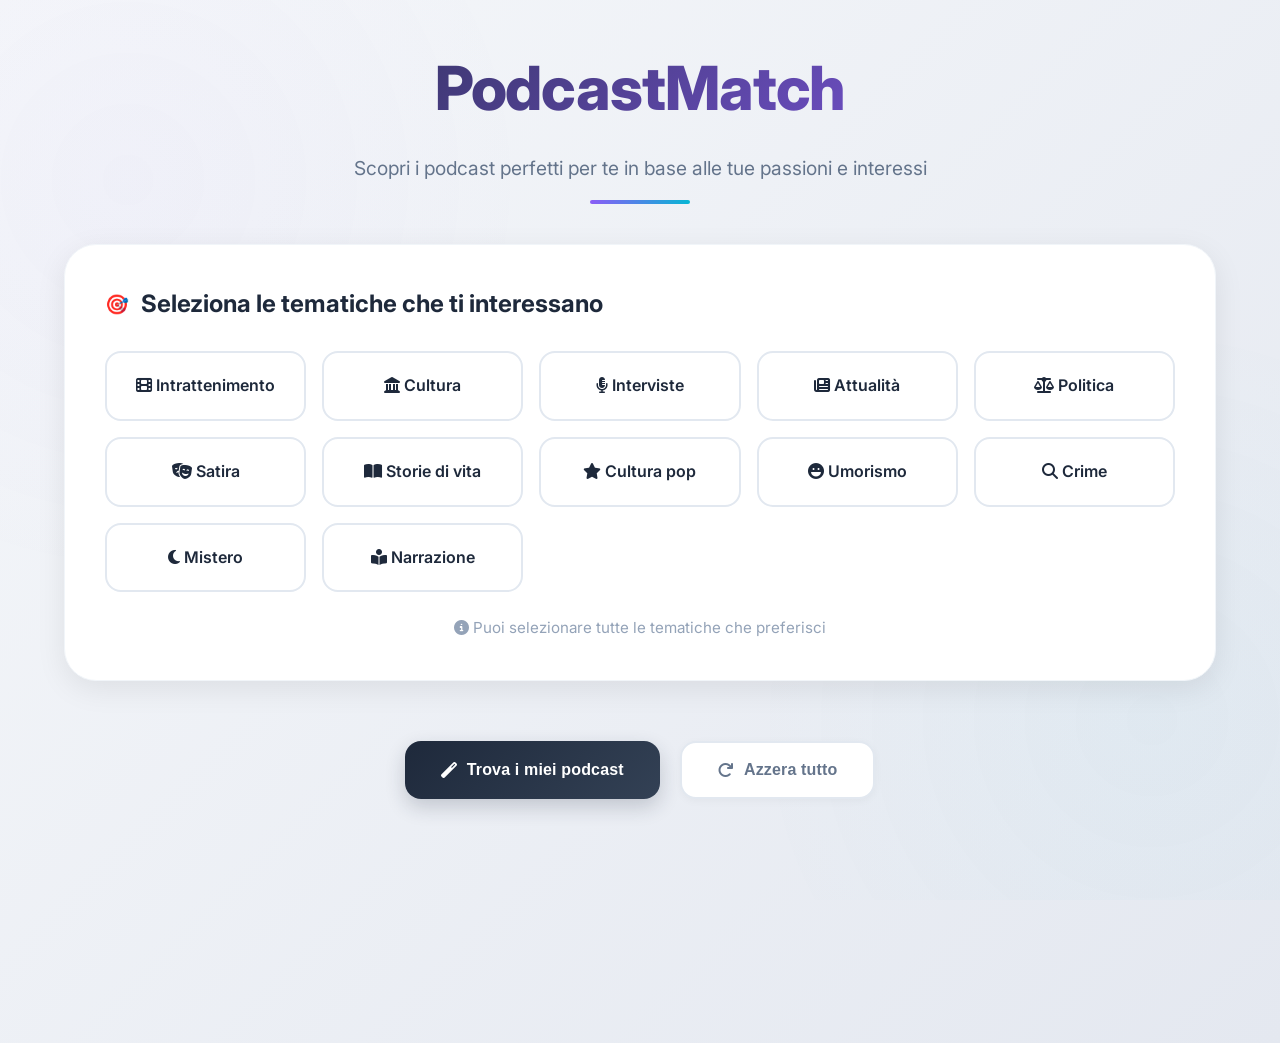
==== oo/index.html @ 9a5f15d2 "bellezza" ====
<!DOCTYPE html>
<html lang="it">

<head>
    <meta charset="UTF-8">
    <meta name="viewport" content="width=device-width, initial-scale=1.0">
    <title>PodcastMatch • Scopri i podcast perfetti per te</title>
    <link rel="stylesheet" href="style.css">
    <link rel="preconnect" href="https://fonts.googleapis.com">
    <link rel="preconnect" href="https://fonts.gstatic.com" crossorigin>
    <link href="https://fonts.googleapis.com/css2?family=Inter:wght@300;400;500;600;700;800&display=swap"
        rel="stylesheet">
    <link rel="stylesheet" href="https://cdnjs.cloudflare.com/ajax/libs/font-awesome/6.4.0/css/all.min.css">
</head>

<body>
    <div class="container">
        <header class="header">
            <h1>PodcastMatch</h1>
            <p class="subtitle">Scopri i podcast perfetti per te in base alle tue passioni e interessi</p>
        </header>

        <div class="category">
            <h2 class="category-title">Seleziona le tematiche che ti interessano</h2>
            <div class="tags-grid" id="tematicheGrid">
                <div class="tag" data-value="intrattenimento">
                    <i class="fas fa-film"></i>
                    <span>Intrattenimento</span>
                </div>
                <div class="tag" data-value="cultura">
                    <i class="fas fa-landmark"></i>
                    <span>Cultura</span>
                </div>
                <div class="tag" data-value="interviste">
                    <i class="fas fa-microphone-alt"></i>
                    <span>Interviste</span>
                </div>
                <div class="tag" data-value="attualita">
                    <i class="fas fa-newspaper"></i>
                    <span>Attualità</span>
                </div>
                <div class="tag" data-value="politica">
                    <i class="fas fa-balance-scale"></i>
                    <span>Politica</span>
                </div>
                <div class="tag" data-value="satira">
                    <i class="fas fa-theater-masks"></i>
                    <span>Satira</span>
                </div>
                <div class="tag" data-value="storie-vita">
                    <i class="fas fa-book-open"></i>
                    <span>Storie di vita</span>
                </div>
                <div class="tag" data-value="cultura-pop">
                    <i class="fas fa-star"></i>
                    <span>Cultura pop</span>
                </div>
                <div class="tag" data-value="umorismo">
                    <i class="fas fa-laugh"></i>
                    <span>Umorismo</span>
                </div>
                <div class="tag" data-value="crime">
                    <i class="fas fa-search"></i>
                    <span>Crime</span>
                </div>
                <div class="tag" data-value="mistero">
                    <i class="fas fa-moon"></i>
                    <span>Mistero</span>
                </div>
                <div class="tag" data-value="narrazione">
                    <i class="fas fa-book-reader"></i>
                    <span>Narrazione</span>
                </div>
            </div>
            <p style="text-align: center; margin-top: 24px; color: var(--text-tertiary); font-size: 0.95rem;">
                <i class="fas fa-info-circle"></i> Puoi selezionare tutte le tematiche che preferisci
            </p>
        </div>

        <div class="actions">
            <button class="btn-submit" id="submitBtn">
                <i class="fas fa-magic"></i>
                Trova i miei podcast
            </button>
            <button class="btn-reset" id="resetBtn">
                <i class="fas fa-redo"></i>
                Azzera tutto
            </button>
        </div>

        <div class="algorithm-steps" id="algorithmSteps">
            <div class="steps-title">
                <i class="fas fa-cogs"></i>
                Elaborazione in corso...
            </div>
            <div class="steps-list" id="stepsList"></div>
            <div class="progress-bar">
                <div class="progress-fill" id="progressFill"></div>
            </div>
        </div>
    </div>

    <script>
        const tags = document.querySelectorAll('.tag');
        const selected = new Set();

        // Aggiungi icone mancanti dinamicamente
        tags.forEach(tag => {
            if (!tag.querySelector('i')) {
                const icon = document.createElement('i');
                icon.className = 'fas fa-hashtag';
                tag.prepend(icon);
            }
        });

        // Selezione tag
        tags.forEach(tag => {
            tag.onclick = () => {
                tag.classList.toggle('selected');
                const val = tag.dataset.value;
                selected.has(val) ? selected.delete(val) : selected.add(val);

                // Feedback tattile
                tag.style.transform = 'scale(0.95)';
                setTimeout(() => {
                    tag.style.transform = '';
                }, 150);
            };
        });

        // Reset
        document.getElementById('resetBtn').onclick = () => {
            tags.forEach(t => {
                t.classList.remove('selected');
                t.style.animation = 'shake 0.5s ease';
                setTimeout(() => {
                    t.style.animation = '';
                }, 500);
            });
            selected.clear();
        };

        // Submit
        document.getElementById('submitBtn').onclick = () => {
            if (selected.size === 0) {
                alert("Per favore seleziona almeno un tema per continuare!");
                return;
            }

            // Salva preferenze
            localStorage.setItem('userPreferences', JSON.stringify({
                tematiche: Array.from(selected),
                timestamp: new Date().toISOString()
            }));

            // Mostra animazione
            const stepsDiv = document.getElementById('algorithmSteps');
            const stepsList = document.getElementById('stepsList');
            const progressFill = document.getElementById('progressFill');

            stepsDiv.classList.add('visible');
            stepsList.innerHTML = '';
            progressFill.style.width = '0%';

            // Steps animati
            const steps = [
                { icon: '🔍', text: 'Analisi delle tue preferenze...', delay: 600 },
                { icon: '📊', text: 'Calcolo coefficiente di Jaccard...', delay: 1300 },
                { icon: '🤖', text: 'Applicazione algoritmo di matching...', delay: 2000 },
                { icon: '🎯', text: 'Identificazione podcast più rilevanti...', delay: 2700 },
                { icon: '✨', text: 'Generazione consigli personalizzati...', delay: 3400 }
            ];

            steps.forEach((step, i) => {
                setTimeout(() => {
                    const div = document.createElement('div');
                    div.className = 'step-item';
                    div.innerHTML = `<span class="step-icon">${step.icon}</span> ${step.text}`;
                    stepsList.appendChild(div);

                    // Completa lo step precedente
                    if (i > 0) {
                        stepsList.children[i - 1].classList.add('completed');
                    }

                    // Aggiorna progress bar
                    progressFill.style.width = `${((i + 1) / steps.length * 100)}%`;

                    // Ultimo step: reindirizza
                    if (i === steps.length - 1) {
                        setTimeout(() => {
                            div.classList.add('completed');
                            setTimeout(() => {
                                window.location.href = 'results.html';
                            }, 800);
                        }, 500);
                    }
                }, step.delay);
            });
        };

        // Aggiungi stile per l'animazione shake
        const style = document.createElement('style');
        style.textContent = `
            @keyframes shake {
                0%, 100% { transform: translateX(0); }
                25% { transform: translateX(-5px); }
                75% { transform: translateX(5px); }
            }
        `;
        document.head.appendChild(style);
    </script>
</body>

</html>
---- oo/style.css ----
* {
    margin: 0;
    padding: 0;
    box-sizing: border-box;
}

:root {
    --bg-gradient: linear-gradient(135deg, #f5f7fa 0%, #e4e8f0 100%);
    --bg-card: #ffffff;
    --text-primary: #1e293b;
    --text-secondary: #64748b;
    --text-tertiary: #94a3b8;
    --accent-primary: #8b5cf6;
    --accent-secondary: #06b6d4;
    --accent-tertiary: #10b981;
    --border-light: #f1f5f9;
    --border-medium: #e2e8f0;
    --shadow-sm: 0 2px 8px rgba(0, 0, 0, 0.04);
    --shadow-md: 0 8px 30px rgba(0, 0, 0, 0.08);
    --shadow-lg: 0 20px 60px rgba(0, 0, 0, 0.12);
    --radius-sm: 12px;
    --radius-md: 16px;
    --radius-lg: 24px;
    --radius-xl: 32px;
    --transition-fast: 0.2s ease;
    --transition-smooth: 0.4s cubic-bezier(0.25, 0.46, 0.45, 0.94);
}

body {
    font-family: 'Inter', 'SF Pro Display', -apple-system, BlinkMacSystemFont, sans-serif;
    background: var(--bg-gradient);
    color: var(--text-primary);
    line-height: 1.6;
    min-height: 100vh;
    overflow-x: hidden;
    -webkit-font-smoothing: antialiased;
    -moz-osx-font-smoothing: grayscale;
}

body::before {
    content: '';
    position: fixed;
    top: 0;
    left: 0;
    width: 100%;
    height: 100%;
    background:
        radial-gradient(circle at 10% 20%, rgba(139, 92, 246, 0.03) 0%, transparent 30%),
        radial-gradient(circle at 90% 80%, rgba(6, 182, 212, 0.03) 0%, transparent 30%);
    z-index: -1;
}

/* Container elegante */
.container {
    max-width: 1200px;
    margin: 0 auto;
    padding: 40px 24px;
    position: relative;
}

/* Header e titoli */
.header {
    text-align: center;
    margin-bottom: 60px;
    position: relative;
}

.header::after {
    content: '';
    position: absolute;
    bottom: -20px;
    left: 50%;
    transform: translateX(-50%);
    width: 100px;
    height: 4px;
    background: linear-gradient(90deg, var(--accent-primary), var(--accent-secondary));
    border-radius: 2px;
}

h1 {
    font-size: clamp(2.8rem, 5vw, 3.8rem);
    font-weight: 800;
    background: linear-gradient(135deg, var(--text-primary) 0%, var(--accent-primary) 100%);
    -webkit-background-clip: text;
    -webkit-text-fill-color: transparent;
    background-clip: text;
    letter-spacing: -0.02em;
    margin-bottom: 16px;
}

.subtitle {
    font-size: 1.2rem;
    color: var(--text-secondary);
    font-weight: 400;
    max-width: 600px;
    margin: 0 auto;
}

/* Categoria e grid */
.category {
    background: var(--bg-card);
    border-radius: var(--radius-xl);
    padding: 40px;
    margin-bottom: 40px;
    box-shadow: var(--shadow-md);
    border: 1px solid var(--border-light);
    transition: transform var(--transition-smooth), box-shadow var(--transition-smooth);
}

.category:hover {
    box-shadow: var(--shadow-lg);
}

.category-title {
    font-size: 1.5rem;
    font-weight: 700;
    color: var(--text-primary);
    margin-bottom: 28px;
    display: flex;
    align-items: center;
    gap: 12px;
}

.category-title::before {
    content: '🎯';
    font-size: 1.2rem;
}

/* Grid dei tag migliorata */
.tags-grid {
    display: grid;
    grid-template-columns: repeat(auto-fill, minmax(180px, 1fr));
    gap: 16px;
}

.tag {
    background: var(--bg-card);
    border: 2px solid var(--border-medium);
    padding: 20px 16px;
    border-radius: var(--radius-md);
    cursor: pointer;
    transition: all var(--transition-smooth);
    font-weight: 600;
    font-size: 1rem;
    text-align: center;
    position: relative;
    overflow: hidden;
    user-select: none;
}

.tag::before {
    content: '';
    position: absolute;
    top: 0;
    left: 0;
    width: 100%;
    height: 100%;
    background: linear-gradient(135deg, rgba(139, 92, 246, 0.1) 0%, rgba(6, 182, 212, 0.1) 100%);
    opacity: 0;
    transition: opacity var(--transition-fast);
}

.tag:hover {
    transform: translateY(-6px);
    border-color: var(--accent-primary);
    box-shadow: var(--shadow-md);
}

.tag:hover::before {
    opacity: 1;
}

.tag.selected {
    background: linear-gradient(135deg, var(--accent-primary) 0%, var(--accent-secondary) 100%);
    color: white;
    border-color: transparent;
    box-shadow: 0 12px 30px rgba(139, 92, 246, 0.25);
    transform: translateY(-4px);
}

.tag.selected::after {
    content: '✓';
    position: absolute;
    top: 8px;
    right: 8px;
    background: rgba(255, 255, 255, 0.2);
    width: 24px;
    height: 24px;
    border-radius: 50%;
    display: flex;
    align-items: center;
    justify-content: center;
    font-size: 0.9rem;
}

/* Bottoni */
.actions {
    display: flex;
    gap: 20px;
    justify-content: center;
    margin: 60px 0 40px;
}

button {
    padding: 18px 36px;
    border-radius: var(--radius-md);
    font-weight: 700;
    font-size: 1rem;
    cursor: pointer;
    transition: all var(--transition-smooth);
    border: none;
    display: flex;
    align-items: center;
    justify-content: center;
    gap: 10px;
    letter-spacing: 0.01em;
}

.btn-submit {
    background: linear-gradient(135deg, var(--text-primary) 0%, #334155 100%);
    color: white;
    box-shadow: 0 8px 20px rgba(30, 41, 59, 0.2);
}

.btn-submit:hover {
    transform: translateY(-4px);
    box-shadow: 0 15px 30px rgba(30, 41, 59, 0.3);
}

.btn-submit:active {
    transform: translateY(-2px);
}

.btn-reset {
    background: white;
    border: 2px solid var(--border-medium);
    color: var(--text-secondary);
    box-shadow: var(--shadow-sm);
}

.btn-reset:hover {
    border-color: var(--text-tertiary);
    color: var(--text-primary);
    transform: translateY(-2px);
}

/* Progress bar e steps */
.algorithm-steps {
    background: var(--bg-card);
    padding: 40px;
    border-radius: var(--radius-xl);
    box-shadow: var(--shadow-md);
    margin-top: 40px;
    border: 1px solid var(--border-light);
    opacity: 0;
    transform: translateY(20px);
    transition: opacity 0.6s ease, transform 0.6s ease;
}

.algorithm-steps.visible {
    opacity: 1;
    transform: translateY(0);
}

.steps-title {
    font-size: 1.3rem;
    font-weight: 700;
    color: var(--text-primary);
    margin-bottom: 30px;
    display: flex;
    align-items: center;
    gap: 12px;
}

.step-item {
    display: flex;
    align-items: center;
    gap: 16px;
    padding: 20px;
    margin-bottom: 12px;
    background: #f8fafc;
    border-radius: var(--radius-md);
    border-left: 4px solid transparent;
    transition: all var(--transition-fast);
    animation: fadeInUp 0.5s ease forwards;
    opacity: 0;
}

.step-item:nth-child(1) {
    animation-delay: 0.1s;
}

.step-item:nth-child(2) {
    animation-delay: 0.3s;
}

.step-item:nth-child(3) {
    animation-delay: 0.5s;
}

.step-item:nth-child(4) {
    animation-delay: 0.7s;
}

@keyframes fadeInUp {
    from {
        opacity: 0;
        transform: translateY(10px);
    }

    to {
        opacity: 1;
        transform: translateY(0);
    }
}

.step-item.completed {
    border-left-color: var(--accent-tertiary);
    background: rgba(16, 185, 129, 0.05);
}

.step-icon {
    font-size: 1.5rem;
    width: 40px;
    height: 40px;
    background: white;
    border-radius: 50%;
    display: flex;
    align-items: center;
    justify-content: center;
    box-shadow: var(--shadow-sm);
}

.progress-bar {
    height: 8px;
    background: var(--border-light);
    border-radius: 4px;
    margin-top: 40px;
    overflow: hidden;
}

.progress-fill {
    height: 100%;
    background: linear-gradient(90deg, var(--accent-primary), var(--accent-secondary));
    border-radius: 4px;
    width: 0%;
    transition: width 1s cubic-bezier(0.34, 1.56, 0.64, 1);
}

/* Risultati */
.results-container {
    display: grid;
    grid-template-columns: repeat(auto-fit, minmax(320px, 1fr));
    gap: 30px;
    margin: 60px 0;
}

.podcast-card {
    background: var(--bg-card);
    border-radius: var(--radius-xl);
    padding: 32px;
    border: 1px solid var(--border-light);
    transition: all var(--transition-smooth);
    position: relative;
    overflow: hidden;
    cursor: pointer;
}

.podcast-card::before {
    content: '';
    position: absolute;
    top: 0;
    left: 0;
    width: 100%;
    height: 5px;
    background: linear-gradient(90deg, var(--accent-primary), var(--accent-secondary));
    opacity: 0;
    transition: opacity var(--transition-fast);
}

.podcast-card:hover {
    transform: translateY(-12px);
    box-shadow: var(--shadow-lg);
}

.podcast-card:hover::before {
    opacity: 1;
}

.score-badge {
    position: absolute;
    top: 20px;
    right: 20px;
    background: linear-gradient(135deg, var(--accent-tertiary), #34d399);
    color: white;
    padding: 8px 16px;
    border-radius: 20px;
    font-size: 0.85rem;
    font-weight: 800;
    box-shadow: 0 4px 12px rgba(16, 185, 129, 0.3);
    z-index: 2;
}

.img-stondata-card {
    width: 120px;
    height: 120px;
    border-radius: 50%;
    object-fit: cover;
    margin: 0 auto 24px;
    border: 6px solid white;
    box-shadow: var(--shadow-md);
    transition: transform var(--transition-smooth);
}

.podcast-card:hover .img-stondata-card {
    transform: scale(1.08);
}

.podcast-card h3 {
    font-size: 1.4rem;
    margin-bottom: 12px;
    color: var(--text-primary);
}

.podcast-card p {
    color: var(--text-secondary);
    font-size: 0.95rem;
    margin-top: 16px;
    opacity: 0.8;
    transition: opacity var(--transition-fast);
}

.podcast-card:hover p {
    opacity: 1;
}

.btn-back {
    background: white;
    border: 2px solid var(--border-medium);
    color: var(--text-primary);
    padding: 16px 32px;
    margin: 40px auto 0;
    display: flex;
    gap: 8px;
}

.btn-back:hover {
    border-color: var(--accent-primary);
    color: var(--accent-primary);
    transform: translateX(-5px);
}

/* Modal ultra-curato */
.modal {
    position: fixed;
    inset: 0;
    z-index: 9999;
    display: none;
    align-items: center;
    justify-content: center;
    padding: 20px;
}

.modal.active {
    display: flex;
    animation: modalFadeIn 0.3s ease;
}

@keyframes modalFadeIn {
    from {
        opacity: 0;
    }

    to {
        opacity: 1;
    }
}

.modal-overlay {
    position: absolute;
    inset: 0;
    background: rgba(15, 23, 42, 0.7);
    backdrop-filter: blur(10px);
}

.modal-content {
    background: var(--bg-card);
    position: relative;
    width: 100%;
    max-width: 600px;
    padding: 0;
    border-radius: var(--radius-xl);
    z-index: 10000;
    box-shadow: var(--shadow-lg);
    animation: modalSlideUp 0.4s cubic-bezier(0.175, 0.885, 0.32, 1.275);
}

@keyframes modalSlideUp {
    from {
        opacity: 0;
        transform: translateY(40px) scale(0.95);
    }

    to {
        opacity: 1;
        transform: translateY(0) scale(1);
    }
}

.modal-close {
    position: absolute;
    top: 20px;
    right: 20px;
    width: 40px;
    height: 40px;
    background: rgba(255, 255, 255, 0.9);
    border-radius: 50%;
    border: none;
    font-size: 1.5rem;
    color: var(--text-secondary);
    cursor: pointer;
    display: flex;
    align-items: center;
    justify-content: center;
    transition: all var(--transition-fast);
    z-index: 10;
}

.modal-close:hover {
    background: var(--accent-primary);
    color: white;
    transform: rotate(90deg);
}

.modal-header {
    padding: 40px 40px 30px;
    background: linear-gradient(135deg, #f8fafc 0%, #f1f5f9 100%);
    border-radius: var(--radius-xl) var(--radius-xl) 0 0;
    text-align: center;
    position: relative;
}

.modal-image {
    width: 140px;
    height: 140px;
    border-radius: 28px;
    object-fit: cover;
    margin-bottom: 24px;
    border: 8px solid white;
    box-shadow: var(--shadow-md);
}

.modal-title {
    font-size: 2rem;
    font-weight: 800;
    color: var(--text-primary);
    margin-bottom: 8px;
}

.modal-compatibility {
    display: inline-block;
    background: linear-gradient(135deg, var(--accent-tertiary), #34d399);
    color: white;
    padding: 8px 20px;
    border-radius: 20px;
    font-weight: 700;
    font-size: 0.9rem;
}

.modal-body {
    padding: 40px;
}

.modal-section {
    margin-bottom: 32px;
}

.modal-section h3 {
    font-size: 1.2rem;
    color: var(--text-primary);
    margin-bottom: 16px;
    display: flex;
    align-items: center;
    gap: 10px;
}

.modal-section h3::before {
    content: '';
    width: 6px;
    height: 6px;
    background: var(--accent-primary);
    border-radius: 50%;
}

.modal-section p {
    color: var(--text-secondary);
    line-height: 1.7;
    font-size: 1.05rem;
}

.modal-tags {
    display: flex;
    flex-wrap: wrap;
    gap: 10px;
    margin-top: 20px;
}

.tag-mini {
    background: linear-gradient(135deg, #f1f5f9 0%, #e2e8f0 100%);
    color: var(--text-primary);
    padding: 10px 18px;
    border-radius: 12px;
    font-size: 0.9rem;
    font-weight: 600;
    border: 1px solid var(--border-medium);
    transition: all var(--transition-fast);
}

.tag-mini:hover {
    transform: translateY(-2px);
    box-shadow: var(--shadow-sm);
}

/* Responsive */
@media (max-width: 768px) {
    .container {
        padding: 30px 20px;
    }

    .tags-grid {
        grid-template-columns: repeat(auto-fill, minmax(140px, 1fr));
    }

    .actions {
        flex-direction: column;
        gap: 16px;
    }

    button {
        width: 100%;
    }

    .results-container {
        grid-template-columns: 1fr;
        gap: 20px;
    }

    .modal-content {
        max-width: 95%;
        padding: 0;
    }

    .modal-header,
    .modal-body {
        padding: 30px 20px;
    }
}

/* Animazioni aggiuntive */
@keyframes float {

    0%,
    100% {
        transform: translateY(0);
    }

    50% {
        transform: translateY(-10px);
    }
}

.podcast-card:nth-child(1) {
    animation: float 6s ease-in-out infinite;
}

.podcast-card:nth-child(2) {
    animation: float 6s ease-in-out infinite 0.2s;
}

.podcast-card:nth-child(3) {
    animation: float 6s ease-in-out infinite 0.4s;
}

/* Scrollbar personalizzata */
::-webkit-scrollbar {
    width: 10px;
}

::-webkit-scrollbar-track {
    background: #f1f5f9;
}

::-webkit-scrollbar-thumb {
    background: linear-gradient(135deg, var(--accent-primary), var(--accent-secondary));
    border-radius: 5px;
}

::-webkit-scrollbar-thumb:hover {
    background: linear-gradient(135deg, var(--accent-secondary), var(--accent-primary));
}
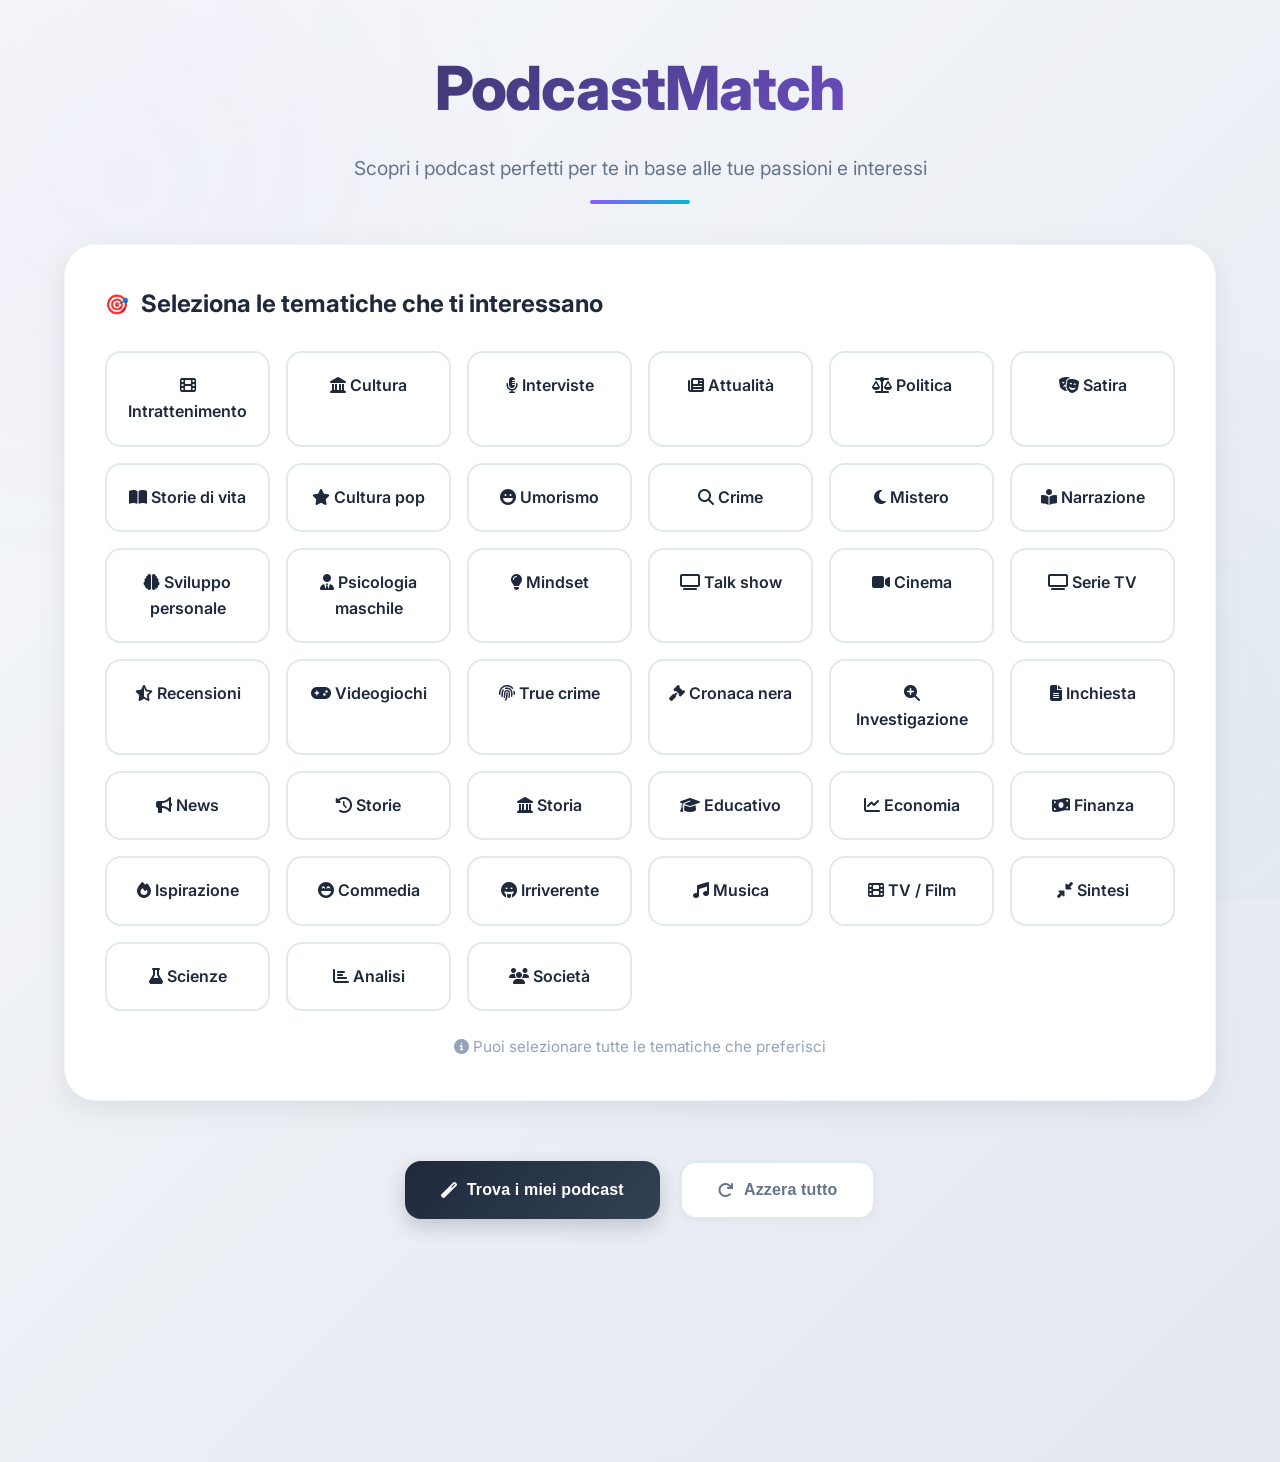
==== commit ec738a10: "immagini podcast" ====
--- a/oo/index.html
+++ b/oo/index.html
@@ -23,6 +23,7 @@
         <div class="category">
             <h2 class="category-title">Seleziona le tematiche che ti interessano</h2>
             <div class="tags-grid" id="tematicheGrid">
+                <!-- Tematiche originali -->
                 <div class="tag" data-value="intrattenimento">
                     <i class="fas fa-film"></i>
                     <span>Intrattenimento</span>
@@ -70,6 +71,116 @@
                 <div class="tag" data-value="narrazione">
                     <i class="fas fa-book-reader"></i>
                     <span>Narrazione</span>
+                </div>
+
+                <!-- Nuove categorie -->
+                <div class="tag" data-value="sviluppo-personale">
+                    <i class="fas fa-brain"></i>
+                    <span>Sviluppo personale</span>
+                </div>
+                <div class="tag" data-value="psicologia-maschile">
+                    <i class="fas fa-user-tie"></i>
+                    <span>Psicologia maschile</span>
+                </div>
+                <div class="tag" data-value="mindset">
+                    <i class="fas fa-lightbulb"></i>
+                    <span>Mindset</span>
+                </div>
+                <div class="tag" data-value="talk-show">
+                    <i class="fas fa-tv"></i>
+                    <span>Talk show</span>
+                </div>
+                <div class="tag" data-value="cinema">
+                    <i class="fas fa-video"></i>
+                    <span>Cinema</span>
+                </div>
+                <div class="tag" data-value="serie-tv">
+                    <i class="fas fa-tv"></i>
+                    <span>Serie TV</span>
+                </div>
+                <div class="tag" data-value="recensioni">
+                    <i class="fas fa-star-half-alt"></i>
+                    <span>Recensioni</span>
+                </div>
+                <div class="tag" data-value="videogiochi">
+                    <i class="fas fa-gamepad"></i>
+                    <span>Videogiochi</span>
+                </div>
+                <div class="tag" data-value="true-crime">
+                    <i class="fas fa-fingerprint"></i>
+                    <span>True crime</span>
+                </div>
+                <div class="tag" data-value="cronaca-nera">
+                    <i class="fas fa-gavel"></i>
+                    <span>Cronaca nera</span>
+                </div>
+                <div class="tag" data-value="investigazione">
+                    <i class="fas fa-search-plus"></i>
+                    <span>Investigazione</span>
+                </div>
+                <div class="tag" data-value="inchiesta">
+                    <i class="fas fa-file-alt"></i>
+                    <span>Inchiesta</span>
+                </div>
+                <div class="tag" data-value="news">
+                    <i class="fas fa-bullhorn"></i>
+                    <span>News</span>
+                </div>
+                <div class="tag" data-value="storie">
+                    <i class="fas fa-history"></i>
+                    <span>Storie</span>
+                </div>
+                <div class="tag" data-value="storia">
+                    <i class="fas fa-landmark"></i>
+                    <span>Storia</span>
+                </div>
+                <div class="tag" data-value="educativo">
+                    <i class="fas fa-graduation-cap"></i>
+                    <span>Educativo</span>
+                </div>
+                <div class="tag" data-value="economia">
+                    <i class="fas fa-chart-line"></i>
+                    <span>Economia</span>
+                </div>
+                <div class="tag" data-value="finanza">
+                    <i class="fas fa-money-bill-wave"></i>
+                    <span>Finanza</span>
+                </div>
+                <div class="tag" data-value="ispirazione">
+                    <i class="fas fa-fire"></i>
+                    <span>Ispirazione</span>
+                </div>
+                <div class="tag" data-value="commedia">
+                    <i class="fas fa-laugh-beam"></i>
+                    <span>Commedia</span>
+                </div>
+                <div class="tag" data-value="irriverente">
+                    <i class="fas fa-grin-tongue"></i>
+                    <span>Irriverente</span>
+                </div>
+                <div class="tag" data-value="musica">
+                    <i class="fas fa-music"></i>
+                    <span>Musica</span>
+                </div>
+                <div class="tag" data-value="tv-film">
+                    <i class="fas fa-film"></i>
+                    <span>TV / Film</span>
+                </div>
+                <div class="tag" data-value="sintesi">
+                    <i class="fas fa-compress-alt"></i>
+                    <span>Sintesi</span>
+                </div>
+                <div class="tag" data-value="scienze">
+                    <i class="fas fa-flask"></i>
+                    <span>Scienze</span>
+                </div>
+                <div class="tag" data-value="analisi">
+                    <i class="fas fa-chart-bar"></i>
+                    <span>Analisi</span>
+                </div>
+                <div class="tag" data-value="societa">
+                    <i class="fas fa-users"></i>
+                    <span>Società</span>
                 </div>
             </div>
             <p style="text-align: center; margin-top: 24px; color: var(--text-tertiary); font-size: 0.95rem;">
@@ -103,15 +214,6 @@
     <script>
         const tags = document.querySelectorAll('.tag');
         const selected = new Set();
-
-        // Aggiungi icone mancanti dinamicamente
-        tags.forEach(tag => {
-            if (!tag.querySelector('i')) {
-                const icon = document.createElement('i');
-                icon.className = 'fas fa-hashtag';
-                tag.prepend(icon);
-            }
-        });
 
         // Selezione tag
         tags.forEach(tag => {
--- a/oo/style.css
+++ b/oo/style.css
@@ -697,4 +697,106 @@
 
 ::-webkit-scrollbar-thumb:hover {
     background: linear-gradient(135deg, var(--accent-secondary), var(--accent-primary));
+}
+
+/* Aggiungi al file style.css esistente */
+
+/* Ottimizzazione griglia per più tag */
+@media (min-width: 768px) {
+    .tags-grid {
+        grid-template-columns: repeat(auto-fill, minmax(170px, 1fr));
+    }
+}
+
+@media (min-width: 1024px) {
+    .tags-grid {
+        grid-template-columns: repeat(auto-fill, minmax(160px, 1fr));
+    }
+}
+
+/* Ottimizzazione per mobile */
+@media (max-width: 767px) {
+    .tags-grid {
+        grid-template-columns: repeat(2, 1fr);
+        gap: 12px;
+    }
+
+    .tag {
+        padding: 16px 12px;
+        font-size: 0.9rem;
+    }
+
+    .tag i {
+        font-size: 1rem;
+        margin-bottom: 4px;
+    }
+}
+
+@media (max-width: 480px) {
+    .category {
+        padding: 20px;
+    }
+
+    .tags-grid {
+        display: flex;
+        flex-wrap: nowrap;
+        overflow-x: auto;
+        gap: 10px;
+        padding-bottom: 10px;
+        scrollbar-width: thin;
+    }
+
+    .tags-grid::-webkit-scrollbar {
+        height: 4px;
+    }
+
+    .tags-grid::-webkit-scrollbar-thumb {
+        background: var(--accent-primary);
+        border-radius: 2px;
+    }
+
+    .tag {
+        flex: 0 0 auto;
+        width: 140px;
+    }
+}
+
+/* Aggiungi alla fine del tuo style.css */
+
+/* Stile per immagini mancanti */
+.img-stondata-card,
+.modal-image {
+    background: linear-gradient(135deg, var(--accent-primary), var(--accent-secondary));
+    display: flex;
+    align-items: center;
+    justify-content: center;
+    color: white;
+    font-weight: bold;
+    position: relative;
+}
+
+.img-stondata-card::after,
+.modal-image::after {
+    content: attr(alt);
+    position: absolute;
+    bottom: -25px;
+    left: 0;
+    width: 100%;
+    text-align: center;
+    font-size: 0.8rem;
+    color: var(--text-secondary);
+}
+
+.podcast-card img {
+    transition: all 0.3s ease;
+}
+
+.podcast-card:hover img {
+    transform: scale(1.08) rotate(2deg);
+}
+
+img {
+    max-width: 100%;
+    height: auto;
+    object-fit: cover;
 }
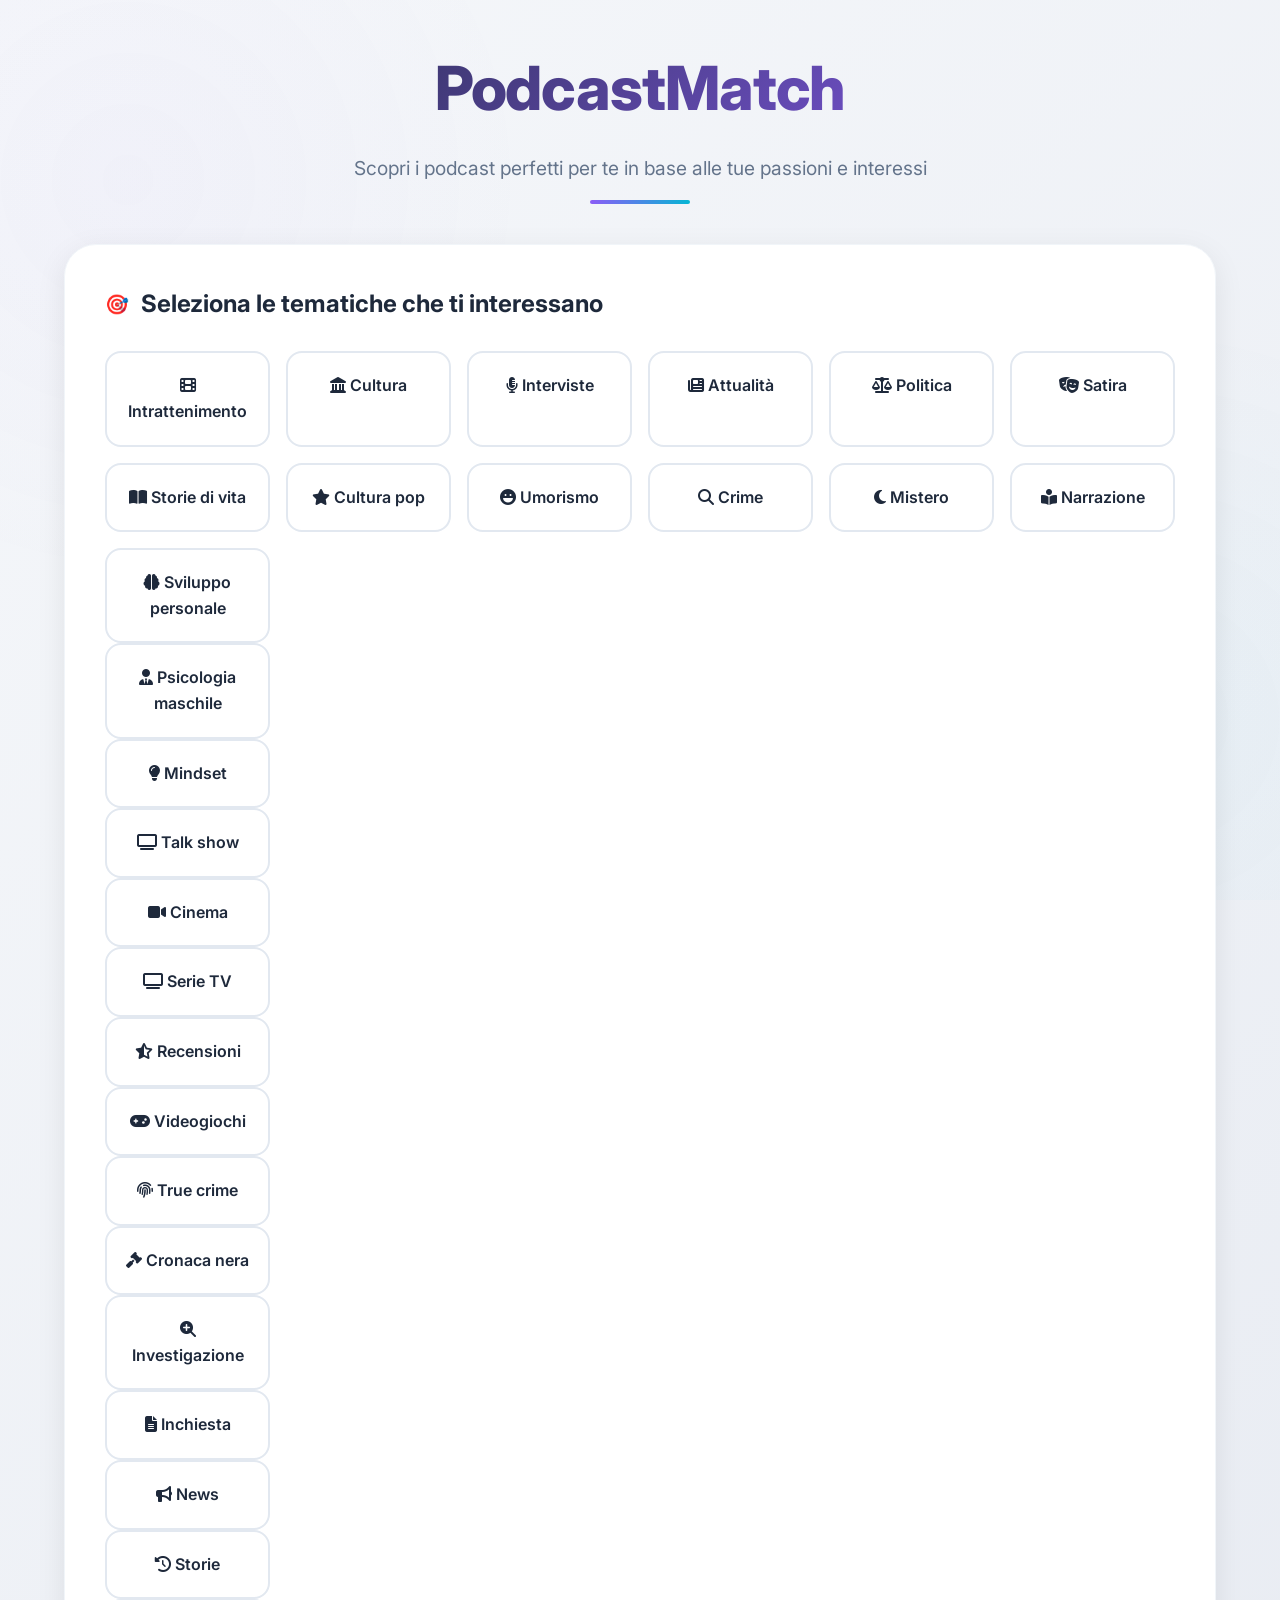
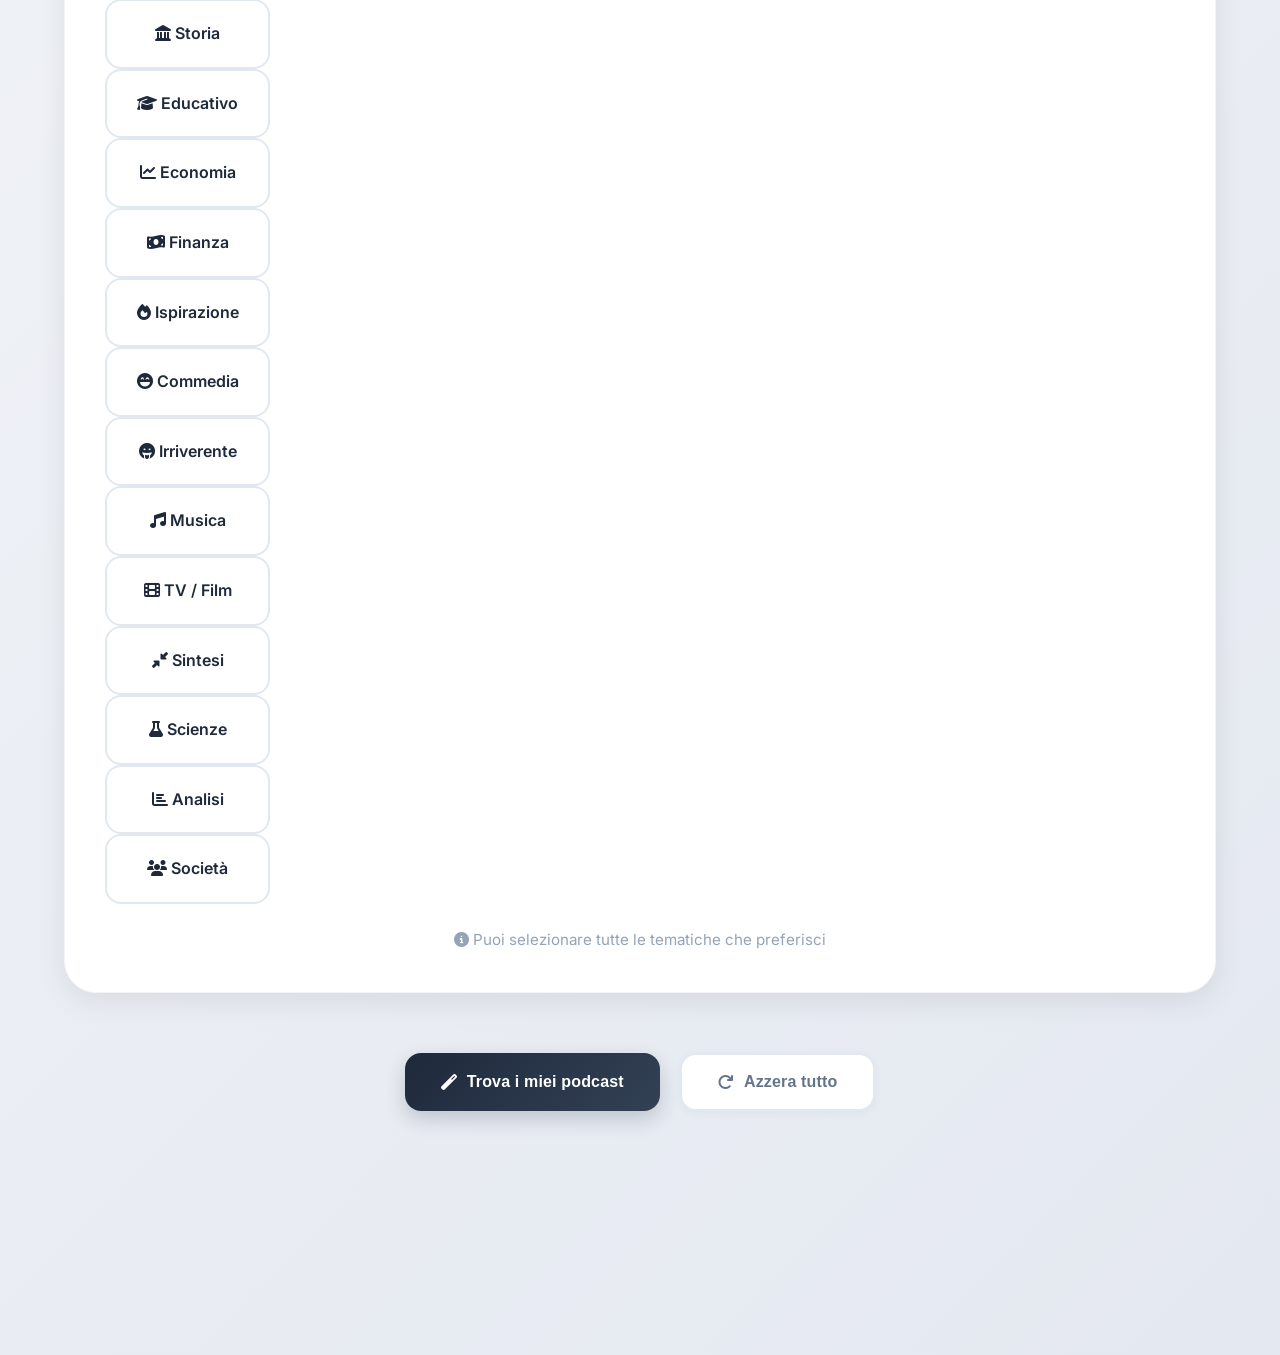
==== commit 067f4e6e: "vuoto" ====
--- a/oo/index.html
+++ b/oo/index.html
@@ -72,6 +72,8 @@
                     <i class="fas fa-book-reader"></i>
                     <span>Narrazione</span>
                 </div>
+
+                <di
 
                 <!-- Nuove categorie -->
                 <div class="tag" data-value="sviluppo-personale">
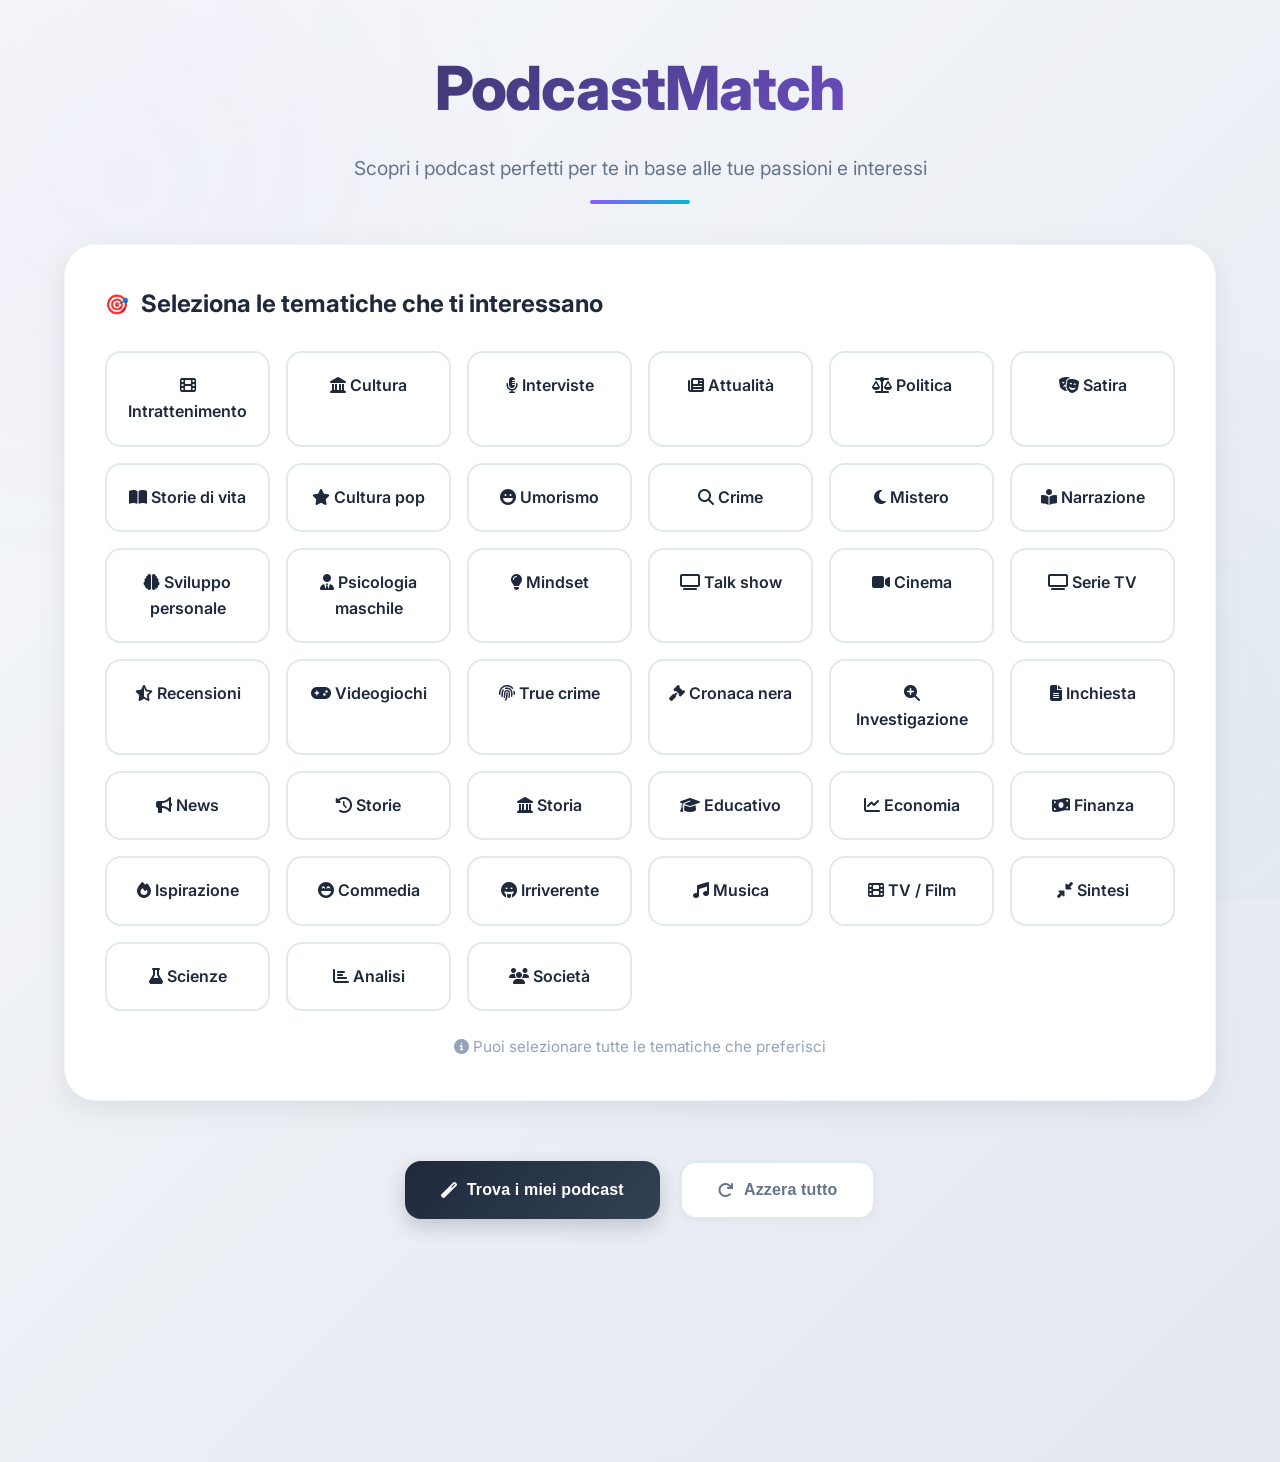
==== commit ee5ea0a9: "implementato i file js nel html di pappacoda" ====
--- a/oo/index.html
+++ b/oo/index.html
@@ -72,8 +72,6 @@
                     <i class="fas fa-book-reader"></i>
                     <span>Narrazione</span>
                 </div>
-
-                <di
 
                 <!-- Nuove categorie -->
                 <div class="tag" data-value="sviluppo-personale">
